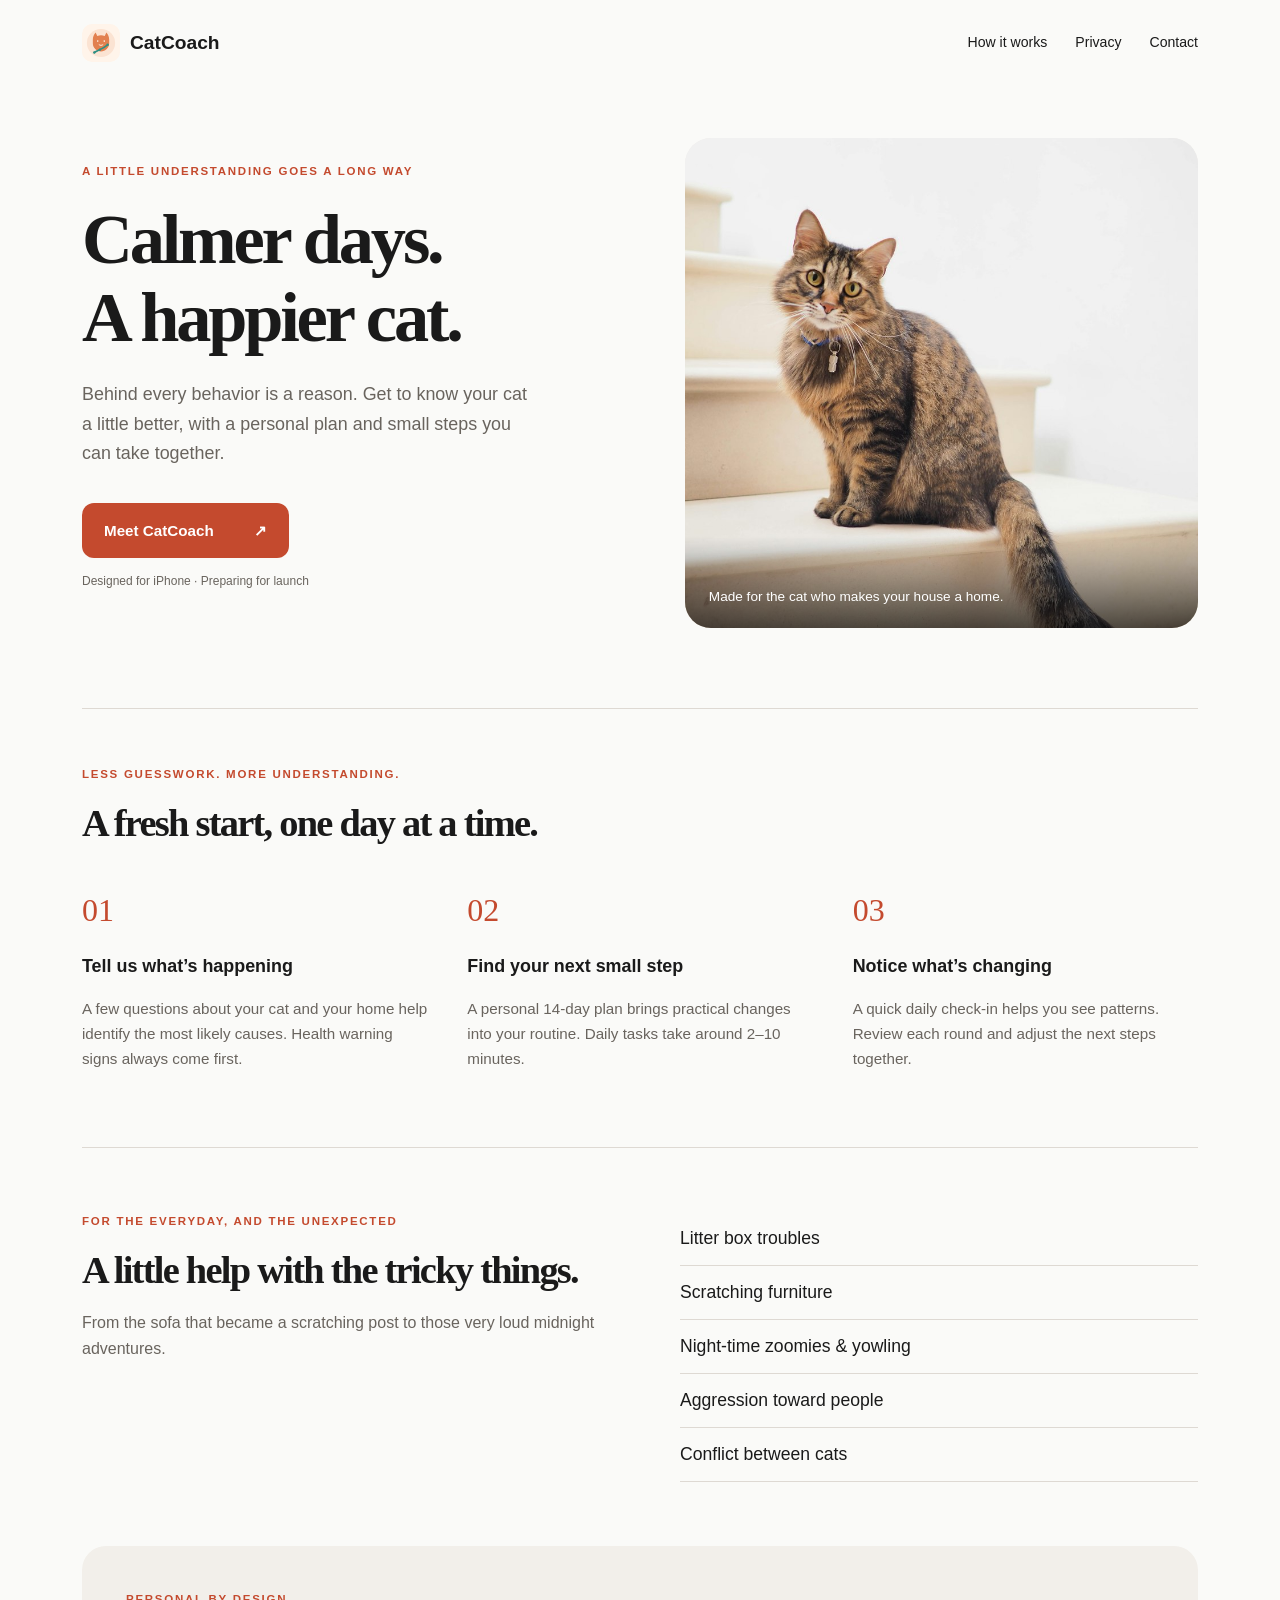
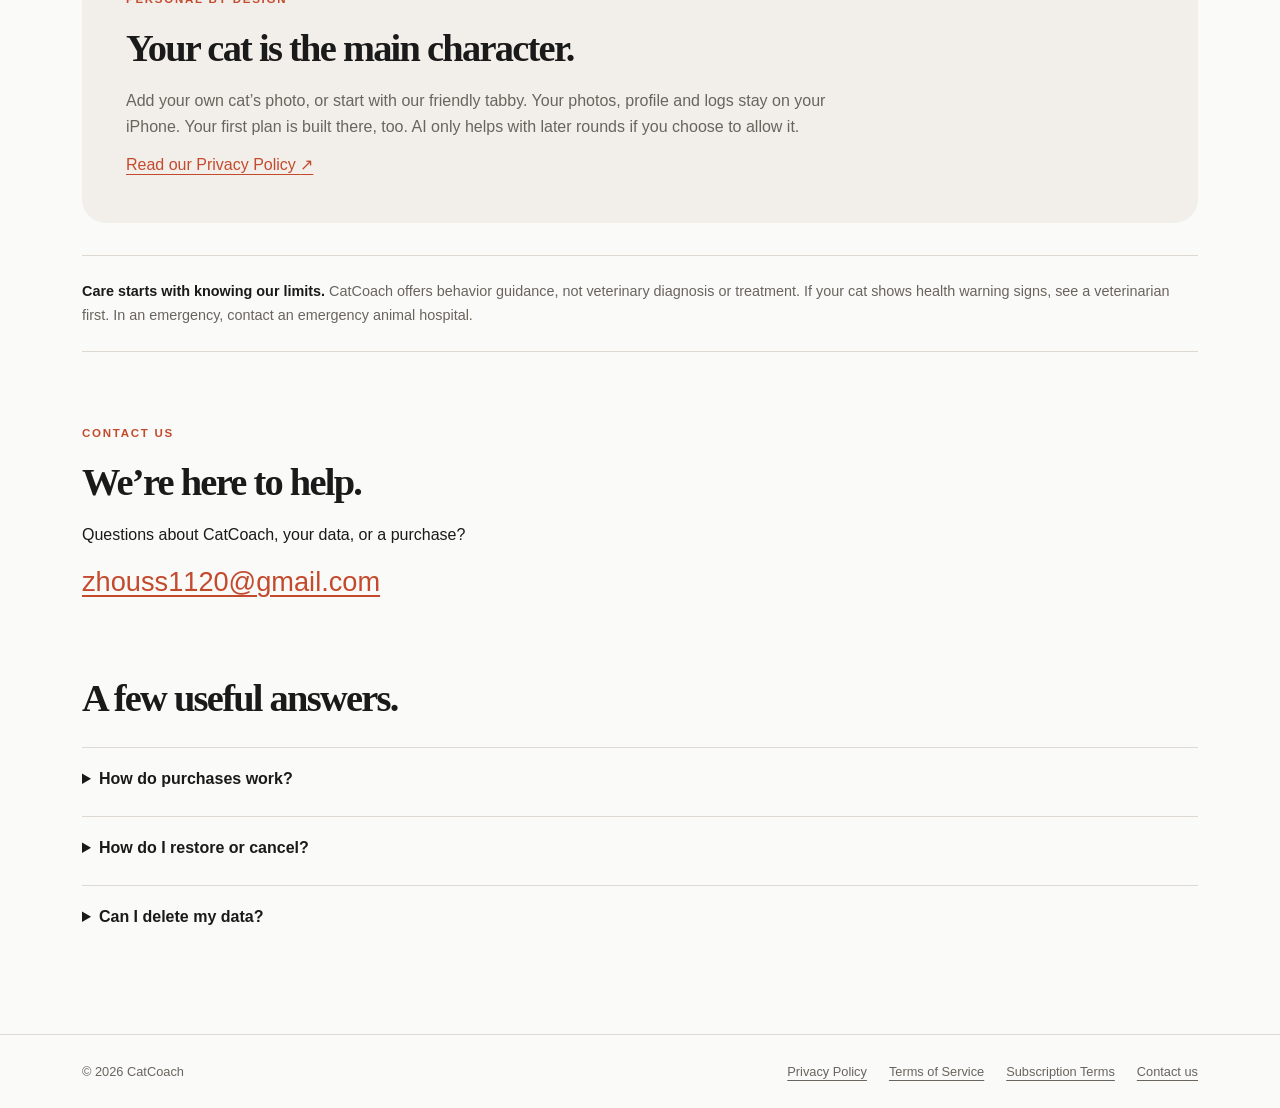
==== index.html @ e2188e62 "Publish CatCoach public website and legal pages" ====
<!doctype html>
<html lang="en">
<head>
<meta charset="utf-8"><meta name="viewport" content="width=device-width, initial-scale=1">
<meta name="theme-color" content="#FAFAF8">
<meta name="description" content="Understand your cat’s behavior and build calmer days with a personal 14-day plan, simple daily tasks and thoughtful check-ins.">
<title>CatCoach — Calmer days with your cat</title>
<link rel="icon" href="assets/catcoach-icon.svg" type="image/svg+xml"><link rel="stylesheet" href="styles.css">
</head>
<body>
<header class="site-header">
  <a class="brand" href="index.html"><img src="assets/catcoach-icon.svg" alt="" width="38" height="38"><span>CatCoach</span></a>
  <nav class="site-nav" aria-label="Main navigation"><a href="#how-it-works">How it works</a><a href="privacy.html">Privacy</a><a href="#contact">Contact</a></nav>
</header>
<main class="home">
  <section class="home-hero">
    <div class="hero-copy">
      <p class="eyebrow">A little understanding goes a long way</p>
      <h1>Calmer days.<br>A happier cat.</h1>
      <p class="lead">Behind every behavior is a reason. Get to know your cat a little better, with a personal plan and small steps you can take together.</p>
      <a class="button" href="#how-it-works">Meet CatCoach <span aria-hidden="true">↗</span></a>
      <p class="availability">Designed for iPhone · Preparing for launch</p>
    </div>
    <figure class="hero-photo"><img src="assets/default-cat.jpg" alt="A tabby cat sitting on a warm, sunlit staircase" width="720" height="900"><figcaption>Made for the cat who makes your house a home.</figcaption></figure>
  </section>
  <section class="intro" id="how-it-works">
    <p class="eyebrow">Less guesswork. More understanding.</p><h2>A fresh start, one day at a time.</h2>
    <div class="steps">
      <article><span class="step-number">01</span><h3>Tell us what’s happening</h3><p>A few questions about your cat and your home help identify the most likely causes. Health warning signs always come first.</p></article>
      <article><span class="step-number">02</span><h3>Find your next small step</h3><p>A personal 14-day plan brings practical changes into your routine. Daily tasks take around 2–10 minutes.</p></article>
      <article><span class="step-number">03</span><h3>Notice what’s changing</h3><p>A quick daily check-in helps you see patterns. Review each round and adjust the next steps together.</p></article>
    </div>
  </section>
  <section class="split-section">
    <div><p class="eyebrow">For the everyday, and the unexpected</p><h2>A little help with the tricky things.</h2><p class="muted">From the sofa that became a scratching post to those very loud midnight adventures.</p></div>
    <ul class="behavior-list"><li>Litter box troubles</li><li>Scratching furniture</li><li>Night-time zoomies &amp; yowling</li><li>Aggression toward people</li><li>Conflict between cats</li></ul>
  </section>
  <section class="privacy-note"><p class="eyebrow">Personal by design</p><h2>Your cat is the main character.</h2><p>Add your own cat’s photo, or start with our friendly tabby. Your photos, profile and logs stay on your iPhone. Your first plan is built there, too. AI only helps with later rounds if you choose to allow it.</p><a href="privacy.html">Read our Privacy Policy <span aria-hidden="true">↗</span></a></section>
  <section class="notice"><strong>Care starts with knowing our limits.</strong> CatCoach offers behavior guidance, not veterinary diagnosis or treatment. If your cat shows health warning signs, see a veterinarian first. In an emergency, contact an emergency animal hospital.</section>
  <section id="contact" class="contact-section"><p class="eyebrow">Contact us</p><h2>We’re here to help.</h2><p>Questions about CatCoach, your data, or a purchase?</p><a class="contact-email" href="mailto:zhouss1120@gmail.com">zhouss1120@gmail.com</a></section>
  <section id="support" class="faq"><h2>A few useful answers.</h2>
    <details><summary>How do purchases work?</summary><p>CatCoach offers a weekly auto-renewing subscription and a one-time lifetime purchase. Prices and billing terms are shown in the app before purchase. A 14-day plan spans two weekly billing periods. Apple handles payment. See our <a href="auto-renewal.html">subscription terms</a>.</p></details>
    <details><summary>How do I restore or cancel?</summary><p>Restore from the subscription screen or Settings in CatCoach, using the same Apple Account. Cancel a weekly subscription in iPhone Settings → your name → Subscriptions. Deleting the app does not cancel a subscription. For refunds, visit <a href="https://reportaproblem.apple.com">Apple’s refund page</a>.</p></details>
    <details><summary>Can I delete my data?</summary><p>Yes. Open Settings → Erase All Local Data. You can also delete individual cat profiles or photos. Purchase records handled by Apple and RevenueCat are separate; contact us for purchase-related data requests.</p></details>
  </section>
</main>
<footer class="site-footer"><div><span>© 2026 CatCoach</span><nav aria-label="Legal"><a href="privacy.html">Privacy Policy</a><a href="terms.html">Terms of Service</a><a href="auto-renewal.html">Subscription Terms</a><a href="#contact">Contact us</a></nav></div></footer>
</body>
</html>
---- styles.css ----
:root{--bg:#fafaf8;--surface:#f2efea;--ink:#1a1a1a;--muted:#69645e;--accent:#c44a2e;--line:#ded9d3;--soft:#f5e8df;color-scheme:light dark;font-family:-apple-system,BlinkMacSystemFont,"Segoe UI",sans-serif;color:var(--ink);background:var(--bg);line-height:1.65}
*{box-sizing:border-box}html{scroll-behavior:smooth;scroll-padding-top:24px}body{margin:0}a{color:var(--accent);text-underline-offset:4px}a:focus-visible,summary:focus-visible{outline:3px solid var(--accent);outline-offset:5px}img{max-width:100%;display:block}h1,h2{font-family:Georgia,"Times New Roman",serif;letter-spacing:-.045em;line-height:1.1}h1{font-size:clamp(2.6rem,5vw,4rem);margin:20px 0}h2{font-size:clamp(1.9rem,3vw,2.7rem);margin:18px 0}h3{line-height:1.3;font-size:1.12rem;font-weight:600}p{margin:12px 0}li{margin:8px 0}.muted,.meta{color:var(--muted)}.eyebrow{font-size:.72rem;font-weight:650;letter-spacing:.15em;text-transform:uppercase;color:var(--accent);margin:0 0 14px}.site-header{max-width:1180px;margin:auto;padding:24px 32px;display:flex;justify-content:space-between;align-items:center;gap:20px}.brand{display:flex;align-items:center;gap:10px;text-decoration:none;color:var(--ink);font-weight:700;font-size:1.2rem}.brand img{border-radius:10px}.site-nav{display:flex;gap:28px;flex-wrap:wrap}.site-nav a{font-size:.88rem;color:var(--ink);text-decoration:none}.site-nav a:hover{color:var(--accent)}main{max-width:800px;margin:auto;padding:36px 28px 80px}main>h2{font-family:inherit;letter-spacing:-.02em;font-size:1.35rem;margin-top:36px}main>h1{font-size:3rem}.home{max-width:1180px;padding:32px 32px 80px}.home-hero{display:grid;grid-template-columns:1.05fr 1fr;gap:64px;align-items:center;padding:20px 0 80px}.home-hero h1{font-size:clamp(3.5rem,5.5vw,4.6rem);margin:20px 0 24px}.lead{font-size:1.12rem;color:var(--muted);max-width:450px}.button{display:inline-flex;gap:40px;align-items:center;justify-content:space-between;background:var(--accent);color:#fff;text-decoration:none;font-size:.95rem;font-weight:600;border-radius:12px;padding:15px 22px;margin-top:22px}.availability{font-size:.75rem;color:var(--muted);margin-top:14px}.hero-photo{margin:0;position:relative;overflow:hidden;border-radius:26px;background:var(--surface)}.hero-photo img{width:100%;height:490px;object-fit:cover;object-position:50% 24%}.hero-photo figcaption{position:absolute;bottom:0;left:0;right:0;color:#fff;padding:50px 24px 20px;background:linear-gradient(transparent,rgba(0,0,0,.65));font-size:.85rem}.intro{padding:56px 0 64px;border-top:1px solid var(--line)}.steps{display:grid;grid-template-columns:repeat(3,1fr);gap:40px;margin-top:40px}.step-number{font-family:Georgia,serif;font-size:2rem;color:var(--accent)}.steps p{color:var(--muted);font-size:.95rem}.split-section{display:grid;grid-template-columns:1fr 1fr;gap:80px;padding:64px 0;border-top:1px solid var(--line)}.behavior-list{list-style:none;padding:0;margin:0}.behavior-list li{border-bottom:1px solid var(--line);padding:12px 0;margin:0;font-size:1.1rem}.privacy-note{background:var(--surface);border-radius:24px;padding:44px;max-width:100%}.privacy-note p:not(.eyebrow){max-width:720px;color:var(--muted)}.notice{padding:24px 0;margin:32px 0;border-top:1px solid var(--line);border-bottom:1px solid var(--line);color:var(--muted);font-size:.9rem}.notice strong{color:var(--ink)}.contact-section{padding:40px 0}.contact-email{font-size:clamp(1.1rem,3vw,1.7rem);overflow-wrap:anywhere}.faq{margin-top:32px}.faq h2{margin-bottom:28px}details{border-top:1px solid var(--line);padding:18px 0}summary{cursor:pointer;font-weight:600;min-height:32px}details p{color:var(--muted)}.site-footer{border-top:1px solid var(--line);color:var(--muted);font-size:.8rem}.site-footer>div{max-width:1180px;margin:auto;padding:26px 32px;display:flex;gap:24px;justify-content:space-between;flex-wrap:wrap}.site-footer nav{display:flex;gap:22px;flex-wrap:wrap}.site-footer a{color:var(--muted)}
@media(max-width:720px){.site-header{padding:20px;align-items:flex-start}.site-nav{gap:14px;justify-content:flex-end}.site-nav a{font-size:.78rem}.home{padding:20px}.home-hero{grid-template-columns:1fr;gap:28px;padding:16px 0 48px}.home-hero h1{font-size:3rem}.hero-photo img{height:380px}.steps{grid-template-columns:1fr;gap:22px}.steps article{border-bottom:1px solid var(--line);padding-bottom:16px}.split-section{grid-template-columns:1fr;gap:20px;padding:40px 0}.privacy-note{padding:28px}.intro{padding:40px 0}.site-footer>div{padding:24px 20px}.site-footer nav{gap:16px}main>h1{font-size:2.5rem}}
@media(prefers-color-scheme:dark){:root{--bg:#1b1917;--surface:#26221f;--ink:#f4f0ea;--muted:#b7aea5;--accent:#f08a66;--line:#514942;--soft:#33271f}.button{background:#c44a2e}}
@media(prefers-reduced-motion:reduce){html{scroll-behavior:auto}}
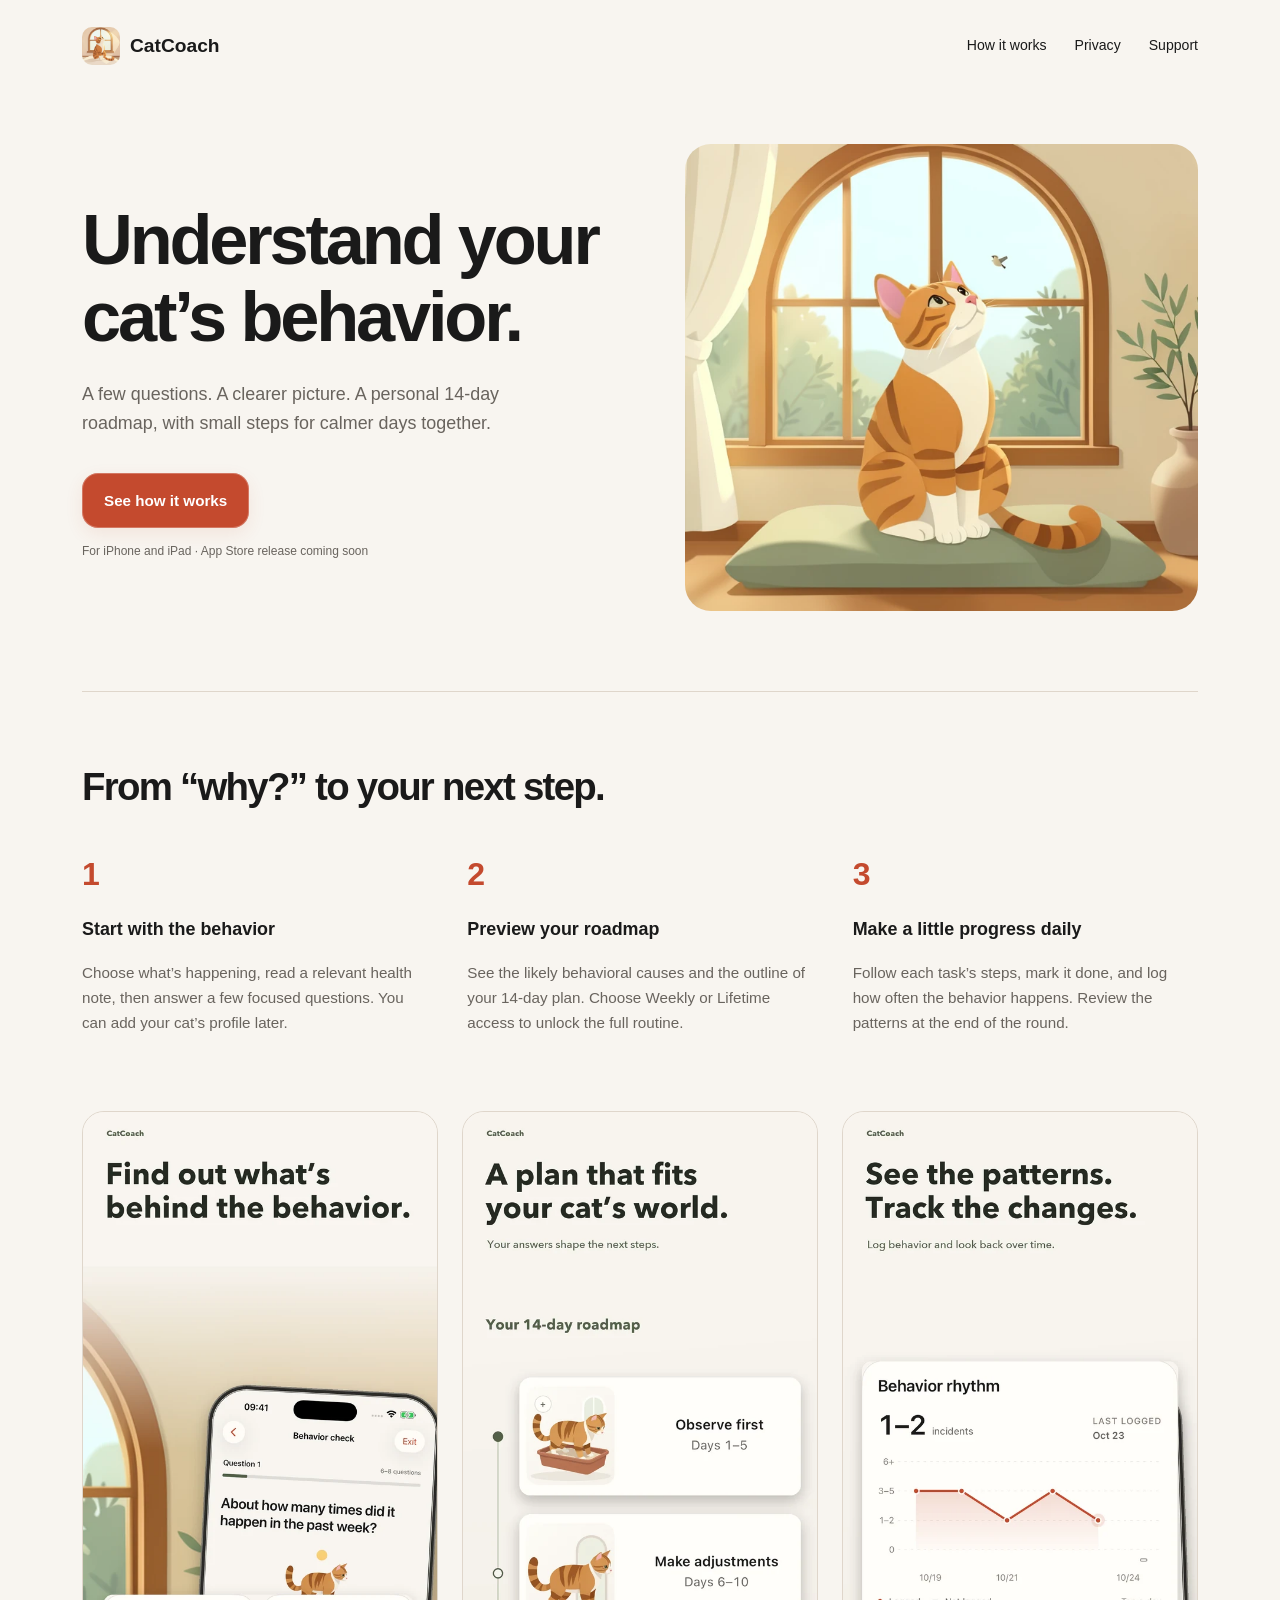
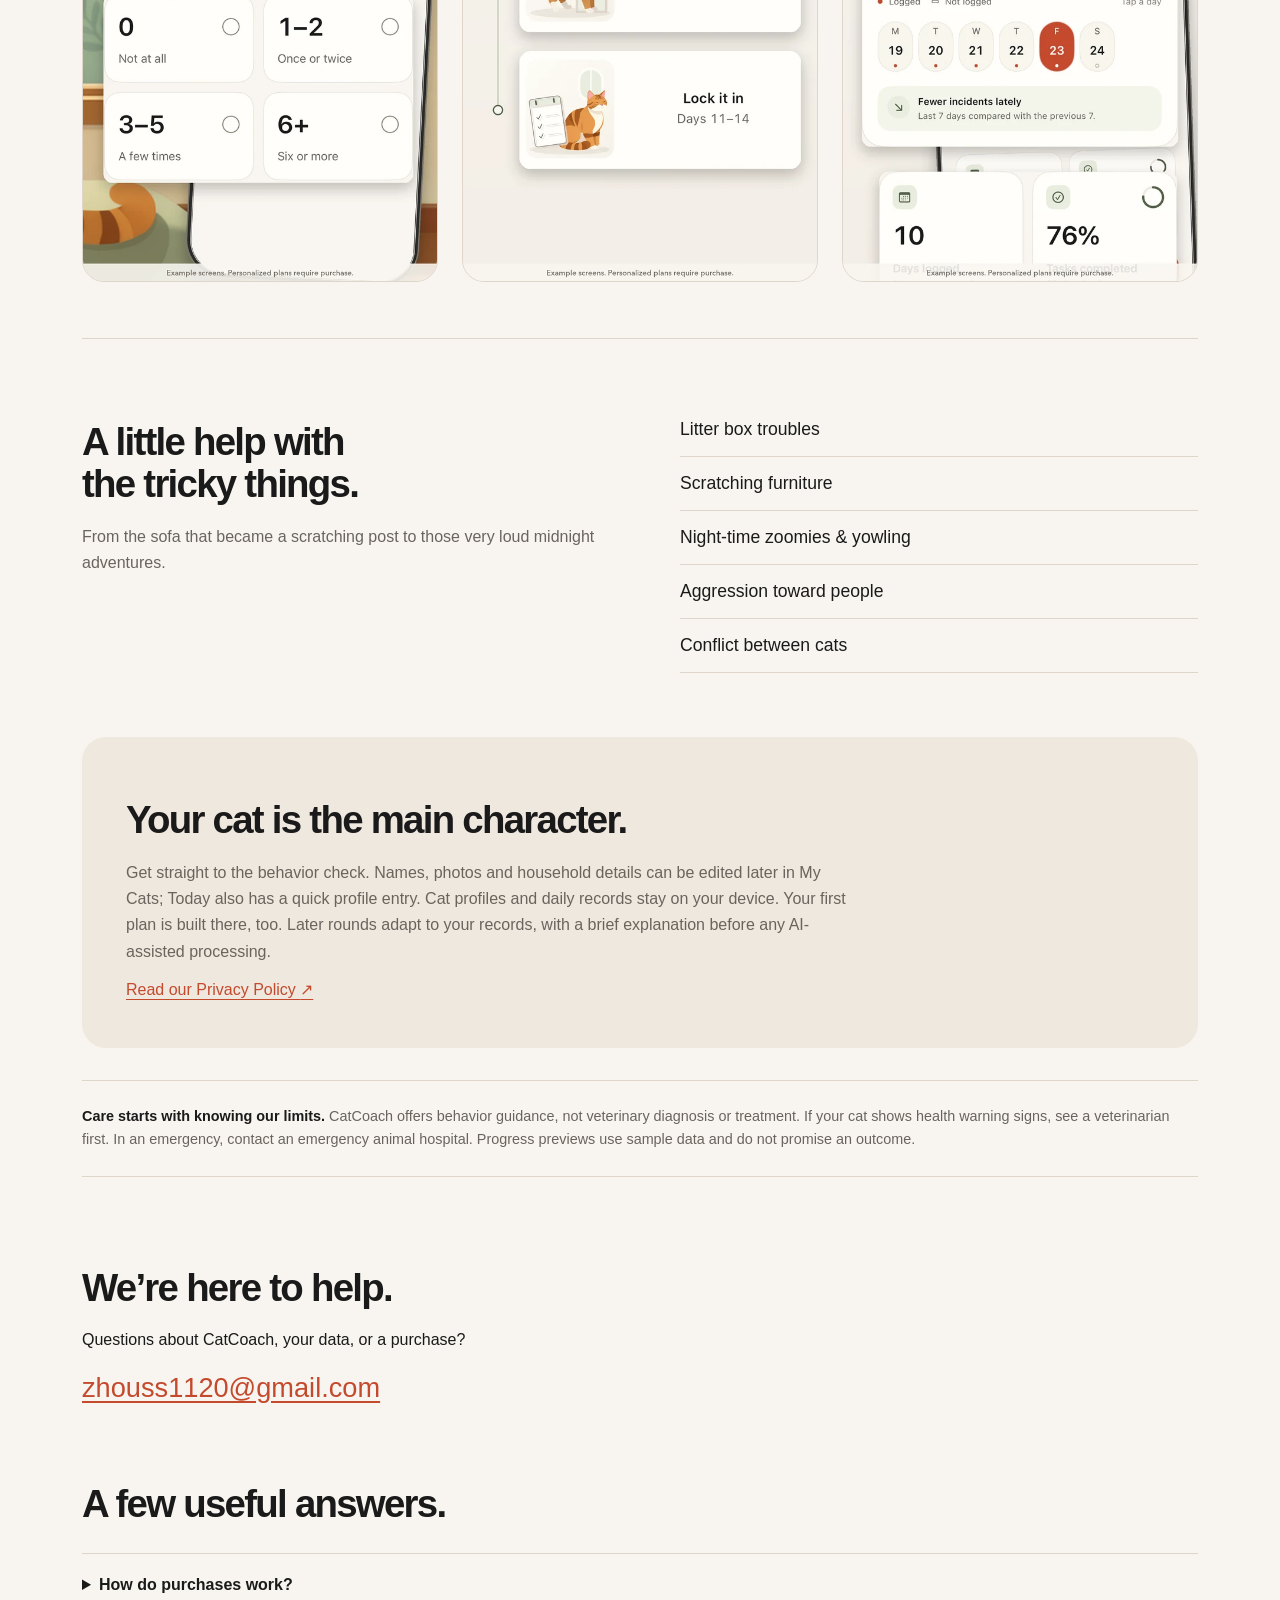
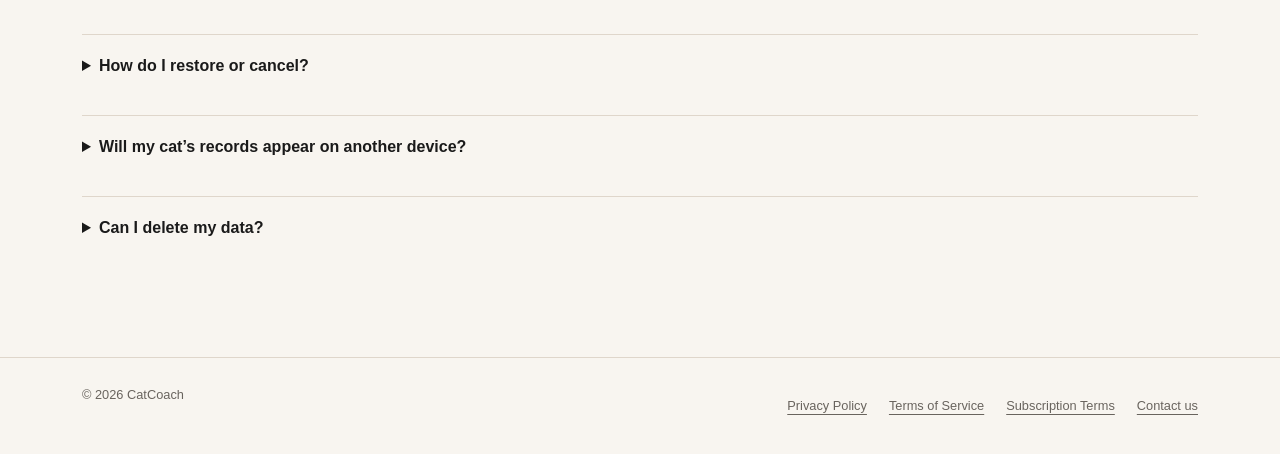
==== commit 8dfa7a41: "Refresh approved artwork, current app flow and legal disclosures" ====
--- a/index.html
+++ b/index.html
@@ -2,46 +2,51 @@
 <html lang="en">
 <head>
 <meta charset="utf-8"><meta name="viewport" content="width=device-width, initial-scale=1">
-<meta name="theme-color" content="#FAFAF8">
-<meta name="description" content="Understand your cat’s behavior and build calmer days with a personal 14-day plan, simple daily tasks and thoughtful check-ins.">
-<title>CatCoach — Calmer days with your cat</title>
-<link rel="icon" href="assets/catcoach-icon.svg" type="image/svg+xml"><link rel="stylesheet" href="styles.css">
+<meta name="theme-color" content="#F8F5F0">
+<meta name="description" content="Understand your cat’s behavior. Start with a short behavior check, preview your 14-day roadmap, and unlock clear daily guidance on iPhone and iPad.">
+<title>CatCoach — Understand your cat’s behavior</title>
+<link rel="icon" href="assets/catcoach-a4.png" type="image/png"><link rel="apple-touch-icon" href="assets/apple-touch-icon.png" sizes="180x180"><link rel="stylesheet" href="styles.css">
 </head>
 <body>
 <header class="site-header">
-  <a class="brand" href="index.html"><img src="assets/catcoach-icon.svg" alt="" width="38" height="38"><span>CatCoach</span></a>
-  <nav class="site-nav" aria-label="Main navigation"><a href="#how-it-works">How it works</a><a href="privacy.html">Privacy</a><a href="#contact">Contact</a></nav>
+  <a class="brand" href="index.html"><img src="assets/catcoach-a4.png" alt="" width="38" height="38"><span>CatCoach</span></a>
+  <nav class="site-nav" aria-label="Main navigation"><a href="#how-it-works">How it works</a><a href="privacy.html">Privacy</a><a href="#support">Support</a></nav>
 </header>
 <main class="home">
   <section class="home-hero">
     <div class="hero-copy">
-      <p class="eyebrow">A little understanding goes a long way</p>
-      <h1>Calmer days.<br>A happier cat.</h1>
-      <p class="lead">Behind every behavior is a reason. Get to know your cat a little better, with a personal plan and small steps you can take together.</p>
-      <a class="button" href="#how-it-works">Meet CatCoach <span aria-hidden="true">↗</span></a>
-      <p class="availability">Designed for iPhone · Preparing for launch</p>
+      <h1>Understand your cat’s behavior.</h1>
+      <p class="lead">A few questions. A clearer picture. A personal 14-day roadmap, with small steps for calmer days together.</p>
+      <a class="button" href="#how-it-works">See how it works</a>
+      <p class="availability">For iPhone and iPad · App Store release coming soon</p>
     </div>
-    <figure class="hero-photo"><img src="assets/default-cat.jpg" alt="A tabby cat sitting on a warm, sunlit staircase" width="720" height="900"><figcaption>Made for the cat who makes your house a home.</figcaption></figure>
+    <figure class="hero-art"><img src="assets/window-scene.webp" alt="CatCoach’s orange cat beside a sunny window, with plants and warm afternoon light" width="896" height="640" fetchpriority="high"></figure>
   </section>
   <section class="intro" id="how-it-works">
-    <p class="eyebrow">Less guesswork. More understanding.</p><h2>A fresh start, one day at a time.</h2>
+    <h2>From “why?” to your next step.</h2>
     <div class="steps">
-      <article><span class="step-number">01</span><h3>Tell us what’s happening</h3><p>A few questions about your cat and your home help identify the most likely causes. Health warning signs always come first.</p></article>
-      <article><span class="step-number">02</span><h3>Find your next small step</h3><p>A personal 14-day plan brings practical changes into your routine. Daily tasks take around 2–10 minutes.</p></article>
-      <article><span class="step-number">03</span><h3>Notice what’s changing</h3><p>A quick daily check-in helps you see patterns. Review each round and adjust the next steps together.</p></article>
+      <article><span class="step-number">1</span><h3>Start with the behavior</h3><p>Choose what’s happening, read a relevant health note, then answer a few focused questions. You can add your cat’s profile later.</p></article>
+      <article><span class="step-number">2</span><h3>Preview your roadmap</h3><p>See the likely behavioral causes and the outline of your 14-day plan. Choose Weekly or Lifetime access to unlock the full routine.</p></article>
+      <article><span class="step-number">3</span><h3>Make a little progress daily</h3><p>Follow each task’s steps, mark it done, and log how often the behavior happens. Review the patterns at the end of the round.</p></article>
     </div>
   </section>
+  <section class="app-preview" aria-label="A look inside CatCoach">
+    <figure><img src="assets/behavior-check.webp" alt="CatCoach behavior check preview, showing a short illustrated question" width="600" height="1304" loading="lazy"></figure>
+    <figure><img src="assets/plan-roadmap.webp" alt="CatCoach plan preview, showing the three stages of a 14-day roadmap without the paid task details" width="600" height="1304" loading="lazy"></figure>
+    <figure><img src="assets/progress.webp" alt="CatCoach progress preview with sample behavior records and patterns" width="600" height="1304" loading="lazy"></figure>
+  </section>
   <section class="split-section">
-    <div><p class="eyebrow">For the everyday, and the unexpected</p><h2>A little help with the tricky things.</h2><p class="muted">From the sofa that became a scratching post to those very loud midnight adventures.</p></div>
+    <div><h2>A little help with the tricky things.</h2><p class="muted">From the sofa that became a scratching post to those very loud midnight adventures.</p></div>
     <ul class="behavior-list"><li>Litter box troubles</li><li>Scratching furniture</li><li>Night-time zoomies &amp; yowling</li><li>Aggression toward people</li><li>Conflict between cats</li></ul>
   </section>
-  <section class="privacy-note"><p class="eyebrow">Personal by design</p><h2>Your cat is the main character.</h2><p>Add your own cat’s photo, or start with our friendly tabby. Your photos, profile and logs stay on your iPhone. Your first plan is built there, too. AI only helps with later rounds if you choose to allow it.</p><a href="privacy.html">Read our Privacy Policy <span aria-hidden="true">↗</span></a></section>
-  <section class="notice"><strong>Care starts with knowing our limits.</strong> CatCoach offers behavior guidance, not veterinary diagnosis or treatment. If your cat shows health warning signs, see a veterinarian first. In an emergency, contact an emergency animal hospital.</section>
-  <section id="contact" class="contact-section"><p class="eyebrow">Contact us</p><h2>We’re here to help.</h2><p>Questions about CatCoach, your data, or a purchase?</p><a class="contact-email" href="mailto:zhouss1120@gmail.com">zhouss1120@gmail.com</a></section>
+  <section class="privacy-note"><h2>Your cat is the main character.</h2><p>Get straight to the behavior check. Names, photos and household details can be edited later in My Cats; Today also has a quick profile entry. Cat profiles and daily records stay on your device. Your first plan is built there, too. Later rounds adapt to your records, with a brief explanation before any AI-assisted processing.</p><a href="privacy.html">Read our Privacy Policy <span aria-hidden="true">↗</span></a></section>
+  <section class="notice"><strong>Care starts with knowing our limits.</strong> CatCoach offers behavior guidance, not veterinary diagnosis or treatment. If your cat shows health warning signs, see a veterinarian first. In an emergency, contact an emergency animal hospital. Progress previews use sample data and do not promise an outcome.</section>
+  <section id="contact" class="contact-section"><h2>We’re here to help.</h2><p>Questions about CatCoach, your data, or a purchase?</p><a class="contact-email" href="mailto:zhouss1120@gmail.com">zhouss1120@gmail.com</a></section>
   <section id="support" class="faq"><h2>A few useful answers.</h2>
-    <details><summary>How do purchases work?</summary><p>CatCoach offers a weekly auto-renewing subscription and a one-time lifetime purchase. Prices and billing terms are shown in the app before purchase. A 14-day plan spans two weekly billing periods. Apple handles payment. See our <a href="auto-renewal.html">subscription terms</a>.</p></details>
-    <details><summary>How do I restore or cancel?</summary><p>Restore from the subscription screen or Settings in CatCoach, using the same Apple Account. Cancel a weekly subscription in iPhone Settings → your name → Subscriptions. Deleting the app does not cancel a subscription. For refunds, visit <a href="https://reportaproblem.apple.com">Apple’s refund page</a>.</p></details>
-    <details><summary>Can I delete my data?</summary><p>Yes. Open Settings → Erase All Local Data. You can also delete individual cat profiles or photos. Purchase records handled by Apple and RevenueCat are separate; contact us for purchase-related data requests.</p></details>
+    <details><summary>How do purchases work?</summary><p>Preview the assessment and roadmap before you buy. CatCoach Weekly is an auto-renewing subscription; CatCoach Lifetime is a one-time purchase. Both unlock the same plan features. Apple shows the local price and billing terms before confirmation. A 14-day plan is separate from the 1-week billing period. See our <a href="auto-renewal.html">subscription terms</a>.</p></details>
+    <details><summary>How do I restore or cancel?</summary><p>Restore from Settings → Restore Purchases in CatCoach, using the same Apple Account. Weekly members can use Settings → Manage Subscription, or Apple Settings → your name → Subscriptions on iPhone or iPad. Deleting the app does not cancel a subscription. For refunds, visit <a href="https://reportaproblem.apple.com">Apple’s refund page</a>.</p></details>
+    <details><summary>Will my cat’s records appear on another device?</summary><p>Purchases can be restored with the same Apple Account. Cat profiles, photos, plans and records are stored locally and do not automatically sync between your iPhone and iPad.</p></details>
+    <details><summary>Can I delete my data?</summary><p>Yes. Open CatCoach → Settings → Data &amp; Privacy → Erase All Local Data. You can also delete individual cat profiles or photos. Purchase records handled by Apple and RevenueCat are separate; contact us for purchase-related data requests.</p></details>
   </section>
 </main>
 <footer class="site-footer"><div><span>© 2026 CatCoach</span><nav aria-label="Legal"><a href="privacy.html">Privacy Policy</a><a href="terms.html">Terms of Service</a><a href="auto-renewal.html">Subscription Terms</a><a href="#contact">Contact us</a></nav></div></footer>
--- a/styles.css
+++ b/styles.css
@@ -1,5 +1,12 @@
-:root{--bg:#fafaf8;--surface:#f2efea;--ink:#1a1a1a;--muted:#69645e;--accent:#c44a2e;--line:#ded9d3;--soft:#f5e8df;color-scheme:light dark;font-family:-apple-system,BlinkMacSystemFont,"Segoe UI",sans-serif;color:var(--ink);background:var(--bg);line-height:1.65}
-*{box-sizing:border-box}html{scroll-behavior:smooth;scroll-padding-top:24px}body{margin:0}a{color:var(--accent);text-underline-offset:4px}a:focus-visible,summary:focus-visible{outline:3px solid var(--accent);outline-offset:5px}img{max-width:100%;display:block}h1,h2{font-family:Georgia,"Times New Roman",serif;letter-spacing:-.045em;line-height:1.1}h1{font-size:clamp(2.6rem,5vw,4rem);margin:20px 0}h2{font-size:clamp(1.9rem,3vw,2.7rem);margin:18px 0}h3{line-height:1.3;font-size:1.12rem;font-weight:600}p{margin:12px 0}li{margin:8px 0}.muted,.meta{color:var(--muted)}.eyebrow{font-size:.72rem;font-weight:650;letter-spacing:.15em;text-transform:uppercase;color:var(--accent);margin:0 0 14px}.site-header{max-width:1180px;margin:auto;padding:24px 32px;display:flex;justify-content:space-between;align-items:center;gap:20px}.brand{display:flex;align-items:center;gap:10px;text-decoration:none;color:var(--ink);font-weight:700;font-size:1.2rem}.brand img{border-radius:10px}.site-nav{display:flex;gap:28px;flex-wrap:wrap}.site-nav a{font-size:.88rem;color:var(--ink);text-decoration:none}.site-nav a:hover{color:var(--accent)}main{max-width:800px;margin:auto;padding:36px 28px 80px}main>h2{font-family:inherit;letter-spacing:-.02em;font-size:1.35rem;margin-top:36px}main>h1{font-size:3rem}.home{max-width:1180px;padding:32px 32px 80px}.home-hero{display:grid;grid-template-columns:1.05fr 1fr;gap:64px;align-items:center;padding:20px 0 80px}.home-hero h1{font-size:clamp(3.5rem,5.5vw,4.6rem);margin:20px 0 24px}.lead{font-size:1.12rem;color:var(--muted);max-width:450px}.button{display:inline-flex;gap:40px;align-items:center;justify-content:space-between;background:var(--accent);color:#fff;text-decoration:none;font-size:.95rem;font-weight:600;border-radius:12px;padding:15px 22px;margin-top:22px}.availability{font-size:.75rem;color:var(--muted);margin-top:14px}.hero-photo{margin:0;position:relative;overflow:hidden;border-radius:26px;background:var(--surface)}.hero-photo img{width:100%;height:490px;object-fit:cover;object-position:50% 24%}.hero-photo figcaption{position:absolute;bottom:0;left:0;right:0;color:#fff;padding:50px 24px 20px;background:linear-gradient(transparent,rgba(0,0,0,.65));font-size:.85rem}.intro{padding:56px 0 64px;border-top:1px solid var(--line)}.steps{display:grid;grid-template-columns:repeat(3,1fr);gap:40px;margin-top:40px}.step-number{font-family:Georgia,serif;font-size:2rem;color:var(--accent)}.steps p{color:var(--muted);font-size:.95rem}.split-section{display:grid;grid-template-columns:1fr 1fr;gap:80px;padding:64px 0;border-top:1px solid var(--line)}.behavior-list{list-style:none;padding:0;margin:0}.behavior-list li{border-bottom:1px solid var(--line);padding:12px 0;margin:0;font-size:1.1rem}.privacy-note{background:var(--surface);border-radius:24px;padding:44px;max-width:100%}.privacy-note p:not(.eyebrow){max-width:720px;color:var(--muted)}.notice{padding:24px 0;margin:32px 0;border-top:1px solid var(--line);border-bottom:1px solid var(--line);color:var(--muted);font-size:.9rem}.notice strong{color:var(--ink)}.contact-section{padding:40px 0}.contact-email{font-size:clamp(1.1rem,3vw,1.7rem);overflow-wrap:anywhere}.faq{margin-top:32px}.faq h2{margin-bottom:28px}details{border-top:1px solid var(--line);padding:18px 0}summary{cursor:pointer;font-weight:600;min-height:32px}details p{color:var(--muted)}.site-footer{border-top:1px solid var(--line);color:var(--muted);font-size:.8rem}.site-footer>div{max-width:1180px;margin:auto;padding:26px 32px;display:flex;gap:24px;justify-content:space-between;flex-wrap:wrap}.site-footer nav{display:flex;gap:22px;flex-wrap:wrap}.site-footer a{color:var(--muted)}
-@media(max-width:720px){.site-header{padding:20px;align-items:flex-start}.site-nav{gap:14px;justify-content:flex-end}.site-nav a{font-size:.78rem}.home{padding:20px}.home-hero{grid-template-columns:1fr;gap:28px;padding:16px 0 48px}.home-hero h1{font-size:3rem}.hero-photo img{height:380px}.steps{grid-template-columns:1fr;gap:22px}.steps article{border-bottom:1px solid var(--line);padding-bottom:16px}.split-section{grid-template-columns:1fr;gap:20px;padding:40px 0}.privacy-note{padding:28px}.intro{padding:40px 0}.site-footer>div{padding:24px 20px}.site-footer nav{gap:16px}main>h1{font-size:2.5rem}}
-@media(prefers-color-scheme:dark){:root{--bg:#1b1917;--surface:#26221f;--ink:#f4f0ea;--muted:#b7aea5;--accent:#f08a66;--line:#514942;--soft:#33271f}.button{background:#c44a2e}}
+:root{--bg:#f8f5f0;--surface:#efe8de;--ink:#1a1a1a;--muted:#69645e;--accent:#c44a2e;--line:#dfd6cb;--soft:#f5e8df;color-scheme:light dark;font-family:-apple-system,BlinkMacSystemFont,"Segoe UI",sans-serif;color:var(--ink);background:var(--bg);line-height:1.65}
+*{box-sizing:border-box}html{scroll-behavior:smooth;scroll-padding-top:24px}body{margin:0}a{color:var(--accent);text-underline-offset:4px}a:focus-visible,summary:focus-visible{outline:3px solid var(--accent);outline-offset:5px}img{max-width:100%;display:block}h1,h2{text-wrap:balance;font-weight:650;letter-spacing:-.045em;line-height:1.1}h1{font-size:clamp(2.6rem,5vw,4rem);margin:20px 0}h2{font-size:clamp(1.9rem,3vw,2.7rem);margin:18px 0}h3{line-height:1.3;font-size:1.12rem;font-weight:600}p{margin:12px 0}li{margin:8px 0}.muted,.meta{color:var(--muted)}.eyebrow{font-size:.72rem;font-weight:650;letter-spacing:.15em;text-transform:uppercase;color:var(--accent);margin:0 0 14px}.site-header{max-width:1180px;margin:auto;padding:24px 32px;display:flex;justify-content:space-between;align-items:center;gap:20px}.brand{flex-shrink:0;display:flex;align-items:center;gap:10px;text-decoration:none;color:var(--ink);font-weight:700;font-size:1.2rem}.brand img{border-radius:10px}.site-nav{display:flex;gap:28px;flex-wrap:wrap}.site-nav a{display:inline-flex;align-items:center;min-height:44px;font-size:.88rem;color:var(--ink);text-decoration:none}.site-nav a:hover{color:var(--accent)}main{max-width:800px;margin:auto;padding:36px 28px 80px}main>h2{font-family:inherit;letter-spacing:-.02em;font-size:1.35rem;margin-top:36px}main>h1{font-size:3rem}.home{max-width:1180px;padding:32px 32px 80px}.home-hero{display:grid;grid-template-columns:1.05fr 1fr;gap:64px;align-items:center;padding:20px 0 80px}.home-hero h1{font-size:clamp(3.5rem,5.5vw,4.6rem);margin:20px 0 24px}.lead{font-size:1.12rem;color:var(--muted);max-width:450px}.button{min-height:54px;box-shadow:inset 0 0 0 1px #ffffff40,0 6px 18px #c44a2e18;display:inline-flex;gap:40px;align-items:center;justify-content:space-between;background:var(--accent);color:#fff;text-decoration:none;font-size:.95rem;font-weight:600;border-radius:16px;padding:15px 22px;margin-top:22px}.availability{font-size:.75rem;color:var(--muted);margin-top:14px}.hero-art{margin:0;position:relative;overflow:hidden;border-radius:26px;background:var(--surface)}.hero-art img{width:100%;height:auto;aspect-ratio:1.1;object-fit:cover}.hero-art figcaption{position:absolute;bottom:0;left:0;right:0;color:#fff;padding:50px 24px 20px;background:linear-gradient(transparent,rgba(0,0,0,.65));font-size:.85rem}.intro{padding:56px 0 64px;border-top:1px solid var(--line)}.steps{display:grid;grid-template-columns:repeat(3,1fr);gap:40px;margin-top:40px}.step-number{font-weight:600;font-size:2rem;color:var(--accent)}.steps p{color:var(--muted);font-size:.95rem}.split-section{display:grid;grid-template-columns:1fr 1fr;gap:80px;padding:64px 0;border-top:1px solid var(--line)}.behavior-list{list-style:none;padding:0;margin:0}.behavior-list li{border-bottom:1px solid var(--line);padding:12px 0;margin:0;font-size:1.1rem}.privacy-note{background:var(--surface);border-radius:24px;padding:44px;max-width:100%}.privacy-note p:not(.eyebrow){max-width:720px;color:var(--muted)}.notice{padding:24px 0;margin:32px 0;border-top:1px solid var(--line);border-bottom:1px solid var(--line);color:var(--muted);font-size:.9rem}.notice strong{color:var(--ink)}.contact-section{padding:40px 0}.contact-email{font-size:clamp(1.1rem,3vw,1.7rem);overflow-wrap:anywhere}.faq{margin-top:32px}.faq h2{margin-bottom:28px}details{border-top:1px solid var(--line);padding:18px 0}summary{cursor:pointer;font-weight:600;min-height:44px}details p{color:var(--muted)}.site-footer{border-top:1px solid var(--line);color:var(--muted);font-size:.8rem}.site-footer>div{max-width:1180px;margin:auto;padding:26px 32px;display:flex;gap:24px;justify-content:space-between;flex-wrap:wrap}.site-footer nav{display:flex;gap:22px;flex-wrap:wrap}.site-footer a{display:inline-flex;align-items:center;min-height:44px;color:var(--muted)}
+@media(max-width:720px){.site-header{padding:20px;align-items:flex-start}.site-nav{gap:14px;justify-content:flex-end}.site-nav a{display:inline-flex;align-items:center;min-height:44px;font-size:.78rem}.home{padding:20px}.home-hero{grid-template-columns:1fr;gap:28px;padding:16px 0 48px}.home-hero h1{font-size:3rem}.hero-art img{height:auto;aspect-ratio:1.25}.steps{grid-template-columns:1fr;gap:22px}.steps article{border-bottom:1px solid var(--line);padding-bottom:16px}.split-section{grid-template-columns:1fr;gap:20px;padding:40px 0}.privacy-note{padding:28px}.intro{padding:40px 0}.site-footer>div{padding:24px 20px}.site-footer nav{gap:16px}main>h1{font-size:2.5rem}}
+@media(prefers-color-scheme:dark){:root{--bg:#1b1917;--surface:#26221f;--ink:#f4f0ea;--muted:#b7aea5;--accent:#f08a66;--line:#514942;--soft:#33271f}.button{min-height:54px;box-shadow:inset 0 0 0 1px #ffffff40,0 6px 18px #c44a2e18;background:#c44a2e}}
 @media(prefers-reduced-motion:reduce){html{scroll-behavior:auto}}
+
+.app-preview{display:grid;grid-template-columns:repeat(3,1fr);gap:24px;padding-bottom:56px}.app-preview figure{margin:0;overflow:hidden;border-radius:22px;border:1px solid var(--line)}.app-preview img{width:100%;height:auto;aspect-ratio:600/1304;object-fit:cover}
+@media(max-width:720px){.app-preview{gap:12px;padding-bottom:36px}.app-preview figure{border-radius:12px}.brand{font-size:1.05rem;gap:8px}.brand img{width:36px;height:36px}.site-header{gap:14px}.site-nav{gap:2px 14px}.home-hero h1{font-size:clamp(2.75rem,10vw,3.4rem)}}
+@media(max-width:420px){.app-preview{grid-template-columns:1fr;gap:20px;max-width:320px;margin:auto}.home-hero h1{font-size:2.8rem}.site-nav{max-width:180px}}
+
+/* Keep brand and navigation on separate rows on narrow phones. */
+@media(max-width:420px){.site-header{flex-wrap:wrap;align-items:center;padding-bottom:12px}.site-nav{max-width:none;width:100%;justify-content:flex-start;gap:8px 22px}.site-nav a{font-size:.85rem}.home{padding-top:8px}}
